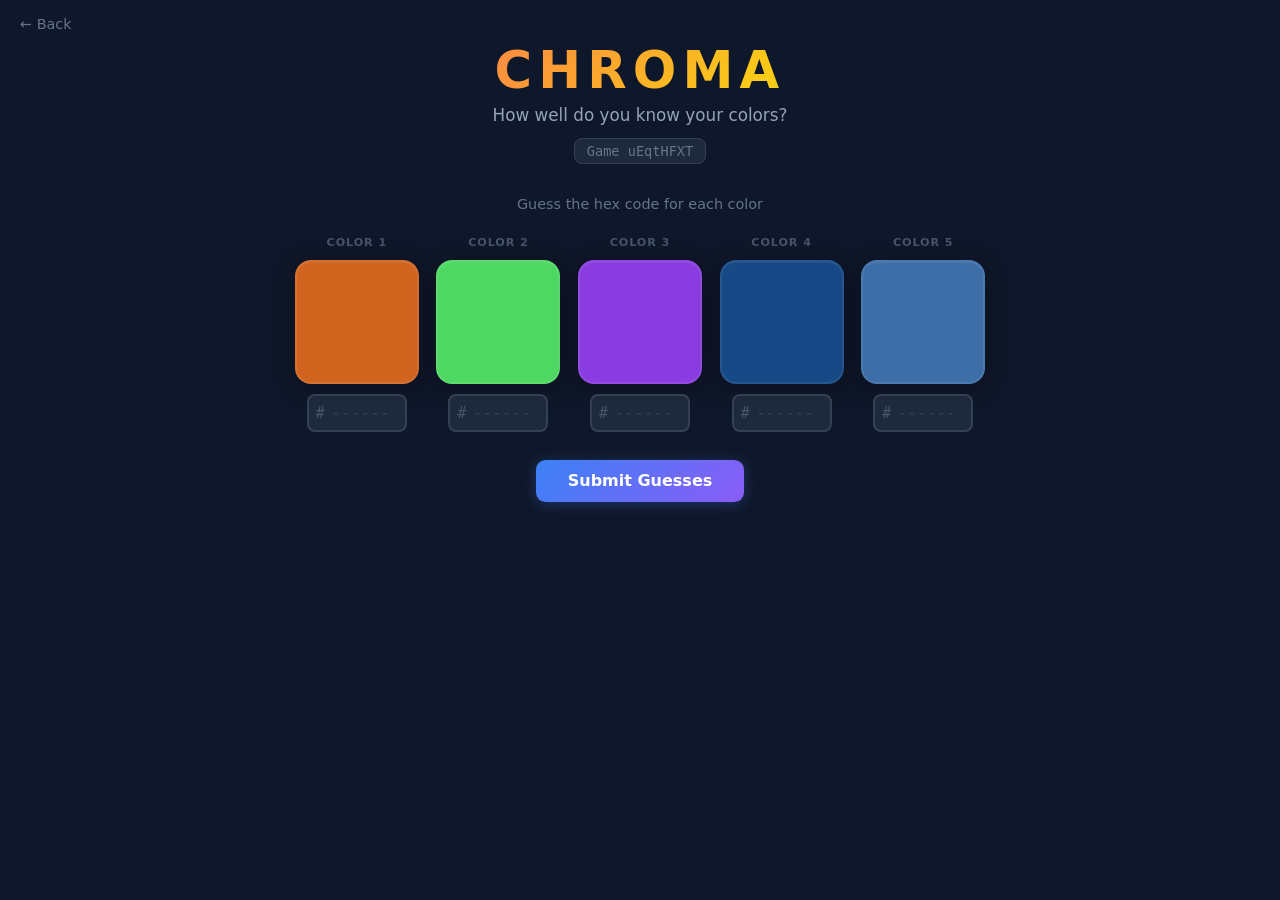
==== chroma/index.html @ cd25000a "Add Chroma color guessing game A shareable SPA where players guess hex RGB codes for 5 color tiles a" ====
<!DOCTYPE html>
<html lang="en">
<head>
  <meta charset="UTF-8">
  <meta name="viewport" content="width=device-width, initial-scale=1.0">
  <title>Chroma — Color Guessing Game</title>
  <style>
    *, *::before, *::after { box-sizing: border-box; margin: 0; padding: 0; }

    body {
      font-family: 'Segoe UI', system-ui, -apple-system, sans-serif;
      background: #0f172a;
      color: #e2e8f0;
      min-height: 100vh;
      display: flex;
      flex-direction: column;
      align-items: center;
      padding: 2.5rem 1rem 4rem;
    }

    .back-link {
      position: fixed;
      top: 1rem;
      left: 1.25rem;
      color: #64748b;
      text-decoration: none;
      font-size: 0.9rem;
      transition: color 0.2s;
      z-index: 10;
    }
    .back-link:hover { color: #e2e8f0; }

    .container {
      max-width: 760px;
      width: 100%;
    }

    header {
      text-align: center;
      margin-bottom: 2rem;
    }

    h1 {
      font-size: 3.2rem;
      font-weight: 800;
      letter-spacing: 0.12em;
      background: linear-gradient(135deg, #f87171, #fb923c, #facc15, #4ade80, #38bdf8, #a78bfa, #f472b6);
      background-size: 200% 200%;
      animation: gradientShift 6s ease infinite;
      -webkit-background-clip: text;
      -webkit-text-fill-color: transparent;
      background-clip: text;
      margin-bottom: 0.3rem;
    }

    @keyframes gradientShift {
      0%, 100% { background-position: 0% 50%; }
      50% { background-position: 100% 50%; }
    }

    .subtitle {
      color: #94a3b8;
      font-size: 1.05rem;
    }

    .game-info {
      display: flex;
      align-items: center;
      justify-content: center;
      gap: 0.5rem;
      margin-top: 0.85rem;
    }

    .game-key {
      display: inline-block;
      padding: 0.25rem 0.75rem;
      background: #1e293b;
      border: 1px solid #334155;
      border-radius: 0.5rem;
      font-family: 'Cascadia Code', 'Fira Code', 'Consolas', monospace;
      font-size: 0.85rem;
      color: #64748b;
    }

    .instructions {
      text-align: center;
      color: #64748b;
      font-size: 0.9rem;
      margin-bottom: 0.5rem;
    }

    /* --- Tiles --- */
    .tiles {
      display: flex;
      gap: 1.1rem;
      justify-content: center;
      flex-wrap: wrap;
      margin: 1.5rem 0 1.75rem;
    }

    .tile {
      display: flex;
      flex-direction: column;
      align-items: center;
      gap: 0.65rem;
      animation: tileIn 0.5s ease backwards;
    }
    .tile:nth-child(1) { animation-delay: 0.05s; }
    .tile:nth-child(2) { animation-delay: 0.12s; }
    .tile:nth-child(3) { animation-delay: 0.19s; }
    .tile:nth-child(4) { animation-delay: 0.26s; }
    .tile:nth-child(5) { animation-delay: 0.33s; }

    @keyframes tileIn {
      from { opacity: 0; transform: translateY(16px) scale(0.95); }
      to { opacity: 1; transform: translateY(0) scale(1); }
    }

    .tile-number {
      font-size: 0.7rem;
      font-weight: 700;
      color: #475569;
      text-transform: uppercase;
      letter-spacing: 0.08em;
    }

    .swatch {
      width: 124px;
      height: 124px;
      border-radius: 1rem;
      border: 2px solid rgba(255,255,255,0.08);
      box-shadow: 0 4px 24px rgba(0,0,0,0.35), inset 0 1px 0 rgba(255,255,255,0.06);
      transition: transform 0.25s cubic-bezier(.4,0,.2,1), box-shadow 0.25s;
      cursor: default;
    }

    .swatch:hover {
      transform: scale(1.06);
      box-shadow: 0 8px 32px rgba(0,0,0,0.45), inset 0 1px 0 rgba(255,255,255,0.08);
    }

    .input-row {
      display: flex;
      align-items: center;
      gap: 0.35rem;
    }

    .input-wrap {
      position: relative;
      display: flex;
      align-items: center;
    }

    .hash-prefix {
      position: absolute;
      left: 0.55rem;
      font-family: 'Cascadia Code', 'Fira Code', 'Consolas', monospace;
      font-size: 0.95rem;
      color: #475569;
      pointer-events: none;
      user-select: none;
    }

    .hex-input {
      width: 100px;
      padding: 0.5rem 0.5rem 0.5rem 1.4rem;
      background: #1e293b;
      border: 2px solid #334155;
      border-radius: 0.5rem;
      color: #e2e8f0;
      font-family: 'Cascadia Code', 'Fira Code', 'Consolas', monospace;
      font-size: 0.95rem;
      outline: none;
      text-transform: uppercase;
      letter-spacing: 0.04em;
      transition: border-color 0.2s, box-shadow 0.2s;
    }

    .hex-input:focus {
      border-color: #60a5fa;
      box-shadow: 0 0 0 3px rgba(96,165,250,0.15);
    }

    .hex-input.invalid {
      border-color: #f87171;
      box-shadow: 0 0 0 3px rgba(248,113,113,0.15);
    }

    .hex-input::placeholder { color: #334155; }

    .hex-input:disabled {
      opacity: 0.5;
      cursor: not-allowed;
    }

    .guess-preview {
      width: 26px;
      height: 26px;
      border-radius: 0.4rem;
      border: 2px solid #334155;
      background: transparent;
      transition: background-color 0.15s, border-color 0.15s;
      flex-shrink: 0;
    }

    .guess-preview.active { border-color: #475569; }

    /* --- Actions --- */
    .actions {
      text-align: center;
      margin: 0.5rem 0 1.5rem;
    }

    button {
      padding: 0.7rem 2rem;
      font-size: 1rem;
      font-weight: 600;
      border: none;
      border-radius: 0.6rem;
      cursor: pointer;
      transition: transform 0.15s, box-shadow 0.15s, opacity 0.15s;
      font-family: inherit;
    }

    button:hover:not(:disabled) { transform: translateY(-1px); }
    button:active:not(:disabled) { transform: translateY(0); }

    .btn-primary {
      background: linear-gradient(135deg, #3b82f6, #8b5cf6);
      color: white;
      box-shadow: 0 2px 14px rgba(59,130,246,0.3);
    }
    .btn-primary:hover:not(:disabled) {
      box-shadow: 0 4px 20px rgba(59,130,246,0.4);
    }
    .btn-primary:disabled {
      opacity: 0.45;
      cursor: not-allowed;
    }

    .btn-secondary {
      background: #1e293b;
      color: #e2e8f0;
      border: 1px solid #334155;
    }
    .btn-secondary:hover { border-color: #60a5fa; }

    .btn-small {
      padding: 0.5rem 1.25rem;
      font-size: 0.9rem;
    }

    /* --- Results --- */
    .results {
      display: none;
    }

    .results.visible {
      display: block;
      animation: fadeIn 0.4s ease;
    }

    .results-header {
      text-align: center;
      margin-bottom: 1.75rem;
    }

    .total-score {
      font-size: 3rem;
      font-weight: 800;
      line-height: 1.1;
    }

    .total-label {
      color: #64748b;
      font-size: 0.95rem;
      margin-top: 0.15rem;
    }

    .rating {
      font-size: 1.15rem;
      margin-top: 0.5rem;
    }

    .result-tiles {
      display: flex;
      gap: 1.1rem;
      justify-content: center;
      flex-wrap: wrap;
    }

    .result-tile {
      display: flex;
      flex-direction: column;
      align-items: center;
      gap: 0.45rem;
      animation: slideUp 0.45s ease backwards;
    }
    .result-tile:nth-child(1) { animation-delay: 0.1s; }
    .result-tile:nth-child(2) { animation-delay: 0.22s; }
    .result-tile:nth-child(3) { animation-delay: 0.34s; }
    .result-tile:nth-child(4) { animation-delay: 0.46s; }
    .result-tile:nth-child(5) { animation-delay: 0.58s; }

    @keyframes slideUp {
      from { opacity: 0; transform: translateY(22px); }
      to { opacity: 1; transform: translateY(0); }
    }

    .comparison {
      display: flex;
      border-radius: 1rem;
      overflow: hidden;
      border: 2px solid rgba(255,255,255,0.08);
      box-shadow: 0 4px 20px rgba(0,0,0,0.3);
    }

    .comp-half {
      width: 60px;
      height: 120px;
      position: relative;
    }

    .comp-label {
      position: absolute;
      bottom: 4px;
      width: 100%;
      text-align: center;
      font-size: 0.55rem;
      font-weight: 600;
      text-transform: uppercase;
      letter-spacing: 0.06em;
      color: rgba(255,255,255,0.7);
      text-shadow: 0 1px 3px rgba(0,0,0,0.5);
    }

    .result-score {
      font-size: 1.5rem;
      font-weight: 800;
    }

    .result-hex {
      font-family: 'Cascadia Code', 'Fira Code', 'Consolas', monospace;
      font-size: 0.78rem;
      color: #64748b;
    }

    .result-guess-hex {
      font-family: 'Cascadia Code', 'Fira Code', 'Consolas', monospace;
      font-size: 0.72rem;
      color: #475569;
    }

    /* Score colors */
    .score-perfect { color: #4ade80; }
    .score-great   { color: #a3e635; }
    .score-good    { color: #facc15; }
    .score-ok      { color: #fb923c; }
    .score-poor    { color: #f87171; }

    /* --- Share --- */
    .share-section {
      display: flex;
      align-items: center;
      justify-content: center;
      gap: 0.75rem;
      margin-top: 2rem;
      flex-wrap: wrap;
    }

    .toast {
      position: fixed;
      bottom: 2rem;
      left: 50%;
      transform: translateX(-50%) translateY(20px);
      background: #1e293b;
      color: #4ade80;
      border: 1px solid #334155;
      padding: 0.6rem 1.25rem;
      border-radius: 0.6rem;
      font-size: 0.9rem;
      opacity: 0;
      pointer-events: none;
      transition: opacity 0.3s, transform 0.3s;
      z-index: 100;
    }
    .toast.show {
      opacity: 1;
      transform: translateX(-50%) translateY(0);
    }

    @keyframes fadeIn {
      from { opacity: 0; }
      to { opacity: 1; }
    }

    /* --- Responsive --- */
    @media (max-width: 680px) {
      h1 { font-size: 2.5rem; }
      .swatch { width: 100px; height: 100px; }
      .comp-half { width: 50px; height: 100px; }
      .tiles, .result-tiles { gap: 0.8rem; }
    }

    @media (max-width: 480px) {
      body { padding: 2rem 0.75rem 3rem; }
      h1 { font-size: 2rem; letter-spacing: 0.08em; }
      .swatch { width: 80px; height: 80px; border-radius: 0.75rem; }
      .comp-half { width: 40px; height: 80px; }
      .comparison { border-radius: 0.75rem; }
      .hex-input { width: 88px; font-size: 0.85rem; padding-left: 1.2rem; }
      .hash-prefix { font-size: 0.85rem; left: 0.45rem; }
      .guess-preview { width: 22px; height: 22px; }
      .tiles, .result-tiles { gap: 0.6rem; }
      .result-score { font-size: 1.25rem; }
      .total-score { font-size: 2.4rem; }
    }
  </style>
</head>
<body>
  <a class="back-link" href="../">← Back</a>

  <div class="container">
    <header>
      <h1>CHROMA</h1>
      <p class="subtitle">How well do you know your colors?</p>
      <div class="game-info">
        <span class="game-key">Game <span id="game-key"></span></span>
      </div>
    </header>

    <p class="instructions">Guess the hex code for each color</p>

    <div class="tiles" id="tiles"></div>

    <div class="actions" id="actions">
      <button class="btn-primary" id="submit-btn">Submit Guesses</button>
    </div>

    <div class="results" id="results">
      <div class="results-header">
        <div class="total-score" id="total-score"></div>
        <div class="total-label">out of 50</div>
        <div class="rating" id="rating"></div>
      </div>
      <div class="result-tiles" id="result-tiles"></div>
      <div class="share-section">
        <button class="btn-primary btn-small" id="share-btn">📋 Copy Results</button>
        <button class="btn-secondary btn-small" id="retry-btn">🔄 Retry</button>
        <button class="btn-secondary btn-small" id="new-btn">🎲 New Game</button>
      </div>
    </div>
  </div>

  <div class="toast" id="toast"></div>

  <script>
    /* ===== Seeded PRNG (Mulberry32) ===== */
    function mulberry32(seed) {
      return function() {
        seed |= 0;
        seed = seed + 0x6D2B79F5 | 0;
        let t = Math.imul(seed ^ seed >>> 15, 1 | seed);
        t = t + Math.imul(t ^ t >>> 7, 61 | t) ^ t;
        return ((t ^ t >>> 14) >>> 0) / 4294967296;
      };
    }

    /* ===== FNV-1a hash ===== */
    function fnv1a(str) {
      let h = 0x811c9dc5;
      for (let i = 0; i < str.length; i++) {
        h ^= str.charCodeAt(i);
        h = Math.imul(h, 0x01000193);
      }
      return h >>> 0;
    }

    /* ===== Color generation from key ===== */
    const S = [99,104,82,48,109,52,95,112,82,49,115,109,95,118,50]
              .map(c => String.fromCharCode(c)).join('');

    function generateColors(key) {
      const seed = fnv1a(S + ':' + key + ':' + S);
      const rng = mulberry32(seed);
      const colors = [];
      for (let i = 0; i < 5; i++) {
        colors.push([
          Math.floor(rng() * 256),
          Math.floor(rng() * 256),
          Math.floor(rng() * 256)
        ]);
      }
      return colors;
    }

    /* ===== Helpers ===== */
    function rgbToHex(r, g, b) {
      return '#' + [r, g, b].map(c => c.toString(16).padStart(2, '0')).join('').toUpperCase();
    }

    function parseHex(hex) {
      hex = hex.trim().replace(/^#/, '');
      if (hex.length === 3) hex = hex[0]+hex[0]+hex[1]+hex[1]+hex[2]+hex[2];
      if (!/^[0-9a-fA-F]{6}$/.test(hex)) return null;
      return [
        parseInt(hex.substring(0, 2), 16),
        parseInt(hex.substring(2, 4), 16),
        parseInt(hex.substring(4, 6), 16)
      ];
    }

    function scoreGuess(actual, guess) {
      const dr = actual[0] - guess[0];
      const dg = actual[1] - guess[1];
      const db = actual[2] - guess[2];
      const dist = Math.sqrt(dr * dr + dg * dg + db * db);
      const maxDist = Math.sqrt(255 * 255 * 3); // ~441.67
      return Math.round(10 * (1 - dist / maxDist) * 10) / 10;
    }

    function scoreClass(s) {
      if (s >= 9.5) return 'score-perfect';
      if (s >= 8)   return 'score-great';
      if (s >= 6)   return 'score-good';
      if (s >= 4)   return 'score-ok';
      return 'score-poor';
    }

    function getRating(total) {
      if (total >= 48) return '🏆 Chromatic Genius!';
      if (total >= 44) return '🎨 Color Master';
      if (total >= 38) return '👁️ Sharp Eye';
      if (total >= 30) return '🌈 Getting There';
      if (total >= 20) return '🎯 Keep Practicing';
      return '🔍 Color Curious';
    }

    function randomKey() {
      const c = 'ABCDEFGHJKMNPQRSTUVWXYZabcdefghjkmnpqrstuvwxyz23456789';
      let r = '';
      for (let i = 0; i < 8; i++) r += c[Math.floor(Math.random() * c.length)];
      return r;
    }

    function showToast(msg) {
      const el = document.getElementById('toast');
      el.textContent = msg;
      el.classList.add('show');
      clearTimeout(el._timer);
      el._timer = setTimeout(() => el.classList.remove('show'), 2200);
    }

    /* ===== Init ===== */
    const params = new URLSearchParams(window.location.search);
    let gameKey = params.get('key');
    if (!gameKey) {
      gameKey = randomKey();
      window.location.replace('?key=' + gameKey);
    }

    const colors = generateColors(gameKey);
    document.getElementById('game-key').textContent = gameKey;

    /* Build tile UI */
    const tilesEl = document.getElementById('tiles');
    const inputs = [];

    colors.forEach((_, i) => {
      const tile = document.createElement('div');
      tile.className = 'tile';

      const num = document.createElement('div');
      num.className = 'tile-number';
      num.textContent = 'Color ' + (i + 1);

      const swatch = document.createElement('div');
      swatch.className = 'swatch';
      swatch.dataset.idx = i;

      const inputRow = document.createElement('div');
      inputRow.className = 'input-row';

      const inputWrap = document.createElement('div');
      inputWrap.className = 'input-wrap';

      const hash = document.createElement('span');
      hash.className = 'hash-prefix';
      hash.textContent = '#';

      const input = document.createElement('input');
      input.type = 'text';
      input.className = 'hex-input';
      input.placeholder = '------';
      input.maxLength = 6;
      input.spellcheck = false;
      input.autocomplete = 'off';
      input.dataset.idx = i;

      input.addEventListener('input', () => {
        let v = input.value.replace(/[^0-9a-fA-F]/g, '').substring(0, 6);
        input.value = v.toUpperCase();
        input.classList.remove('invalid');
        if (v.length === 6 && i < 4) {
          inputs[i + 1].focus();
        }
      });

      input.addEventListener('keydown', (e) => {
        if (e.key === 'Enter') {
          e.preventDefault();
          if (i < 4) {
            inputs[i + 1].focus();
          } else {
            submitGuesses();
          }
        }
      });

      inputs.push(input);

      inputWrap.appendChild(hash);
      inputWrap.appendChild(input);
      inputRow.appendChild(inputWrap);
      tile.appendChild(num);
      tile.appendChild(swatch);
      tile.appendChild(inputRow);
      tilesEl.appendChild(tile);
    });

    /* Set swatch colors via JS (not in source HTML) */
    requestAnimationFrame(() => {
      const swatches = document.querySelectorAll('.swatch');
      swatches.forEach((sw) => {
        const idx = parseInt(sw.dataset.idx);
        const [r, g, b] = colors[idx];
        sw.style.backgroundColor = 'rgb(' + r + ',' + g + ',' + b + ')';
      });
    });

    /* ===== Scoring ===== */
    let scores = null;

    function submitGuesses() {
      if (scores) return;
      const guesses = [];
      let allValid = true;

      for (let i = 0; i < 5; i++) {
        const input = inputs[i];
        const rgb = parseHex(input.value);
        if (!rgb) {
          input.classList.add('invalid');
          allValid = false;
        } else {
          input.classList.remove('invalid');
          guesses.push(rgb);
        }
      }

      if (!allValid) {
        showToast('⚠️ Enter a valid 6-digit hex for each color');
        return;
      }

      scores = guesses.map((g, i) => scoreGuess(colors[i], g));
      const total = Math.round(scores.reduce((a, b) => a + b, 0) * 10) / 10;

      document.getElementById('actions').style.display = 'none';
      inputs.forEach(el => el.disabled = true);

      /* Build result tiles */
      const resultTiles = document.getElementById('result-tiles');
      resultTiles.innerHTML = '';

      scores.forEach((s, i) => {
        const guess = parseHex(inputs[i].value);
        const rt = document.createElement('div');
        rt.className = 'result-tile';

        const comp = document.createElement('div');
        comp.className = 'comparison';

        const actualHalf = document.createElement('div');
        actualHalf.className = 'comp-half';
        actualHalf.style.backgroundColor = rgbToHex(...colors[i]);
        const aLabel = document.createElement('div');
        aLabel.className = 'comp-label';
        aLabel.textContent = 'actual';
        actualHalf.appendChild(aLabel);

        const guessHalf = document.createElement('div');
        guessHalf.className = 'comp-half';
        guessHalf.style.backgroundColor = rgbToHex(...guess);
        const gLabel = document.createElement('div');
        gLabel.className = 'comp-label';
        gLabel.textContent = 'yours';
        guessHalf.appendChild(gLabel);

        comp.appendChild(actualHalf);
        comp.appendChild(guessHalf);

        const sc = document.createElement('div');
        sc.className = 'result-score ' + scoreClass(s);
        sc.textContent = s.toFixed(1);

        const hexLbl = document.createElement('div');
        hexLbl.className = 'result-hex';
        hexLbl.textContent = rgbToHex(...colors[i]);

        const guessLbl = document.createElement('div');
        guessLbl.className = 'result-guess-hex';
        guessLbl.textContent = 'You: ' + rgbToHex(...guess);

        rt.appendChild(comp);
        rt.appendChild(sc);
        rt.appendChild(hexLbl);
        rt.appendChild(guessLbl);
        resultTiles.appendChild(rt);
      });

      const totalEl = document.getElementById('total-score');
      totalEl.className = 'total-score ' + scoreClass(total / 5);

      /* Animate score counter */
      let current = 0;
      const step = total / 40;
      const counter = setInterval(() => {
        current = Math.min(current + step, total);
        totalEl.textContent = current.toFixed(1);
        if (current >= total) clearInterval(counter);
      }, 20);

      document.getElementById('rating').textContent = getRating(total);
      document.getElementById('results').classList.add('visible');
    }

    /* ===== Share / New Game ===== */
    function shareResults() {
      if (!scores) return;
      const total = Math.round(scores.reduce((a, b) => a + b, 0) * 10) / 10;
      const blocks = scores.map(s => {
        if (s >= 9)  return '🟩';
        if (s >= 7)  return '🟨';
        if (s >= 5)  return '🟧';
        return '🟥';
      }).join('');
      const text = '\u{1F3A8} Chroma \u2014 ' + total.toFixed(1) + '/50\n' +
                   blocks + '\n' +
                   window.location.href;
      navigator.clipboard.writeText(text).then(
        () => showToast('✅ Copied to clipboard!'),
        () => showToast('❌ Could not copy')
      );
    }

    function retryGame() {
      window.location.href = '?key=' + gameKey;
    }

    function newGame() {
      window.location.href = '?key=' + randomKey();
    }

    /* Wire up buttons */
    document.getElementById('submit-btn').addEventListener('click', submitGuesses);
    document.getElementById('share-btn').addEventListener('click', shareResults);
    document.getElementById('retry-btn').addEventListener('click', retryGame);
    document.getElementById('new-btn').addEventListener('click', newGame);
  </script>
</body>
</html>
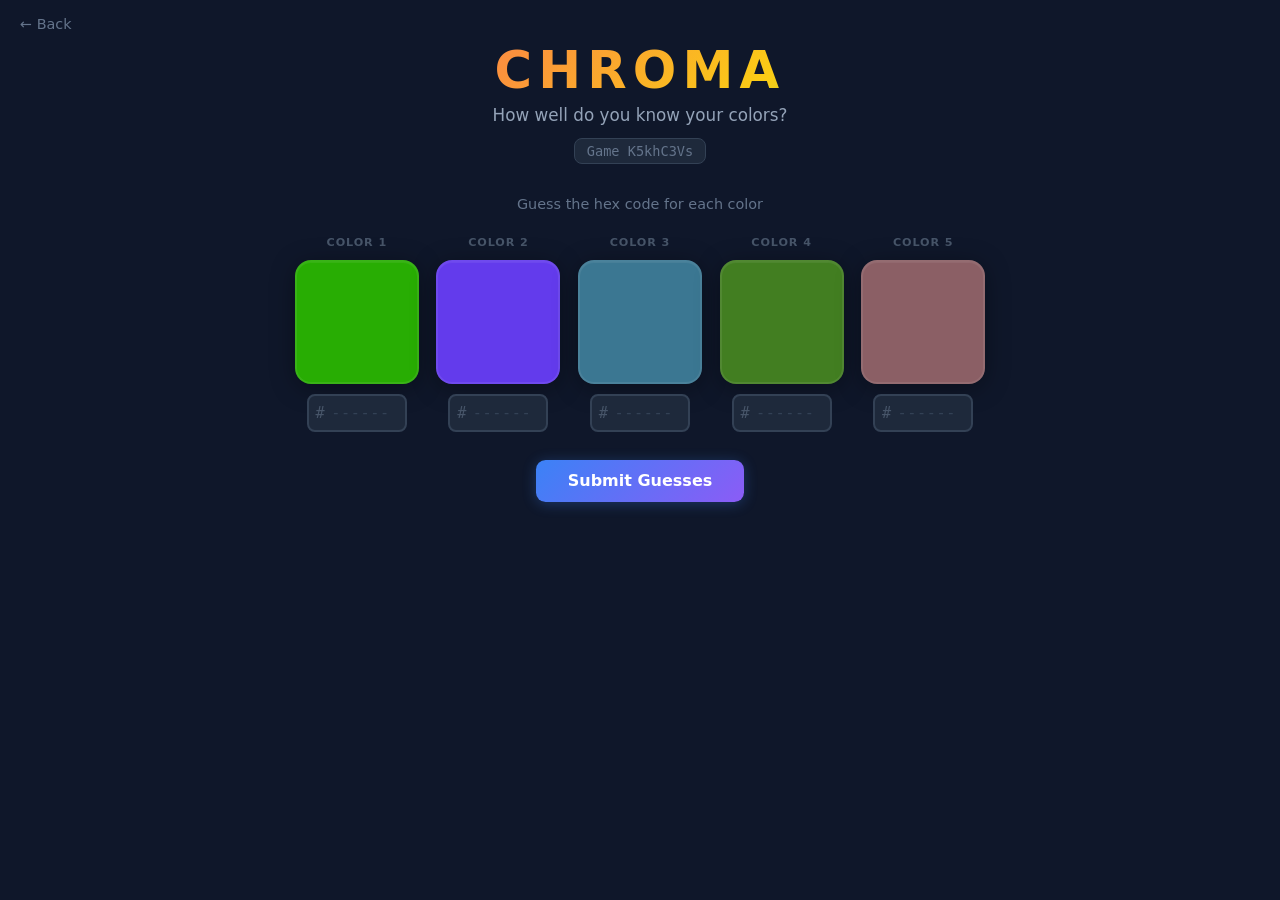
==== commit d11ef343: "Replace Euclidean RGB scoring with multiplicative LCHA algorithm Ship the tuned Mult LCHA scoring al" ====
--- a/chroma/index.html
+++ b/chroma/index.html
@@ -510,13 +510,51 @@
       ];
     }
 
+    // sRGB → linear
+    function srgbToLinear(c) {
+      c /= 255;
+      return c <= 0.04045 ? c / 12.92 : Math.pow((c + 0.055) / 1.055, 2.4);
+    }
+
+    // RGB → XYZ (D65)
+    function rgbToXyz(rgb) {
+      const r = srgbToLinear(rgb[0]), g = srgbToLinear(rgb[1]), b = srgbToLinear(rgb[2]);
+      return [
+        0.4124564 * r + 0.3575761 * g + 0.1804375 * b,
+        0.2126729 * r + 0.7151522 * g + 0.0721750 * b,
+        0.0193339 * r + 0.1191920 * g + 0.9503041 * b
+      ];
+    }
+
+    // XYZ → CIELAB
+    function xyzToLab(xyz) {
+      const Xn = 0.95047, Yn = 1.00000, Zn = 1.08883;
+      const f = t => t > 0.008856 ? Math.cbrt(t) : (903.3 * t + 16) / 116;
+      const fx = f(xyz[0] / Xn), fy = f(xyz[1] / Yn), fz = f(xyz[2] / Zn);
+      return [116 * fy - 16, 500 * (fx - fy), 200 * (fy - fz)];
+    }
+
+    function rgbToLab(rgb) { return xyzToLab(rgbToXyz(rgb)); }
+
+    // Multiplicative LCHA scoring — hue angle based, achromatic-aware
     function scoreGuess(actual, guess) {
-      const dr = actual[0] - guess[0];
-      const dg = actual[1] - guess[1];
-      const db = actual[2] - guess[2];
-      const dist = Math.sqrt(dr * dr + dg * dg + db * db);
-      const maxDist = Math.sqrt(255 * 255 * 3); // ~441.67
-      return Math.round(10 * (1 - dist / maxDist) * 10) / 10;
+      const Lmax = 65, Cmax = 90, HmaxDeg = 80, Amax = 65, achromThresh = 10, pH = 1.5;
+      const lab1 = rgbToLab(actual), lab2 = rgbToLab(guess);
+      const dL = Math.abs(lab1[0] - lab2[0]);
+      const C1 = Math.sqrt(lab1[1] * lab1[1] + lab1[2] * lab1[2]);
+      const C2 = Math.sqrt(lab2[1] * lab2[1] + lab2[2] * lab2[2]);
+      const dC = Math.abs(C1 - C2);
+      const h1 = Math.atan2(lab1[2], lab1[1]) * 180 / Math.PI;
+      const h2 = Math.atan2(lab2[2], lab2[1]) * 180 / Math.PI;
+      let dHue = Math.abs(h1 - h2);
+      if (dHue > 180) dHue = 360 - dHue;
+      const achrom = Math.max(Math.max(0, 1 - C1 / achromThresh), Math.max(0, 1 - C2 / achromThresh));
+      const achromDist = Math.max(C1, C2) * achrom;
+      const sL = Math.max(0, 1 - (dL / Lmax) * (dL / Lmax));
+      const sC = Math.max(0, 1 - (dC / Cmax) * (dC / Cmax));
+      const sH = Math.max(0, 1 - Math.pow(dHue / HmaxDeg, pH));
+      const sA = Math.max(0, 1 - (achromDist / Amax) * (achromDist / Amax));
+      return Math.round(sL * sC * sH * sA * 100) / 10;
     }
 
     function scoreClass(s) {
@@ -528,12 +566,26 @@
     }
 
     function getRating(total) {
-      if (total >= 48) return '🏆 Chromatic Genius!';
-      if (total >= 44) return '🎨 Color Master';
-      if (total >= 38) return '👁️ Sharp Eye';
-      if (total >= 30) return '🌈 Getting There';
-      if (total >= 20) return '🎯 Keep Practicing';
-      return '🔍 Color Curious';
+      if (total >= 49) return '🏆 You have an eyedropper tool in your brain';
+      if (total >= 47) return '👁️‍🗨️ The hex whisperer';
+      if (total >= 45) return '🧬 Color is literally in your DNA';
+      if (total >= 43) return '🎨 Bob Ross would be proud';
+      if (total >= 41) return '🔬 Your cones are overclocked';
+      if (total >= 39) return '🌈 You see colors that don\'t exist yet';
+      if (total >= 37) return '🧙 Wizard of #0z';
+      if (total >= 35) return '💅 Pantone called — they want to hire you';
+      if (total >= 33) return '🎯 Not bad, not bad at all';
+      if (total >= 31) return '👀 Your eyes are showing promise';
+      if (total >= 29) return '🤏 So close yet so far';
+      if (total >= 26) return '🫣 A for effort, C for chromaticity';
+      if (total >= 23) return '🎰 Were you guessing randomly? Be honest';
+      if (total >= 20) return '🫠 The colors are merely a suggestion to you';
+      if (total >= 16) return '🧑‍🎨 Art school might offer a refund';
+      if (total >= 12) return '🐕 You may be a golden retriever';
+      if (total >= 8)  return '🥔 You have the color sense of a potato';
+      if (total >= 5)  return '😎 Have you tried taking the sunglasses off?';
+      if (total >= 2)  return '👨‍⚕️ Have you checked with your eye doctor recently?';
+      return '🏳️ You just typed random hex codes, didn\'t you';
     }
 
     function randomKey() {
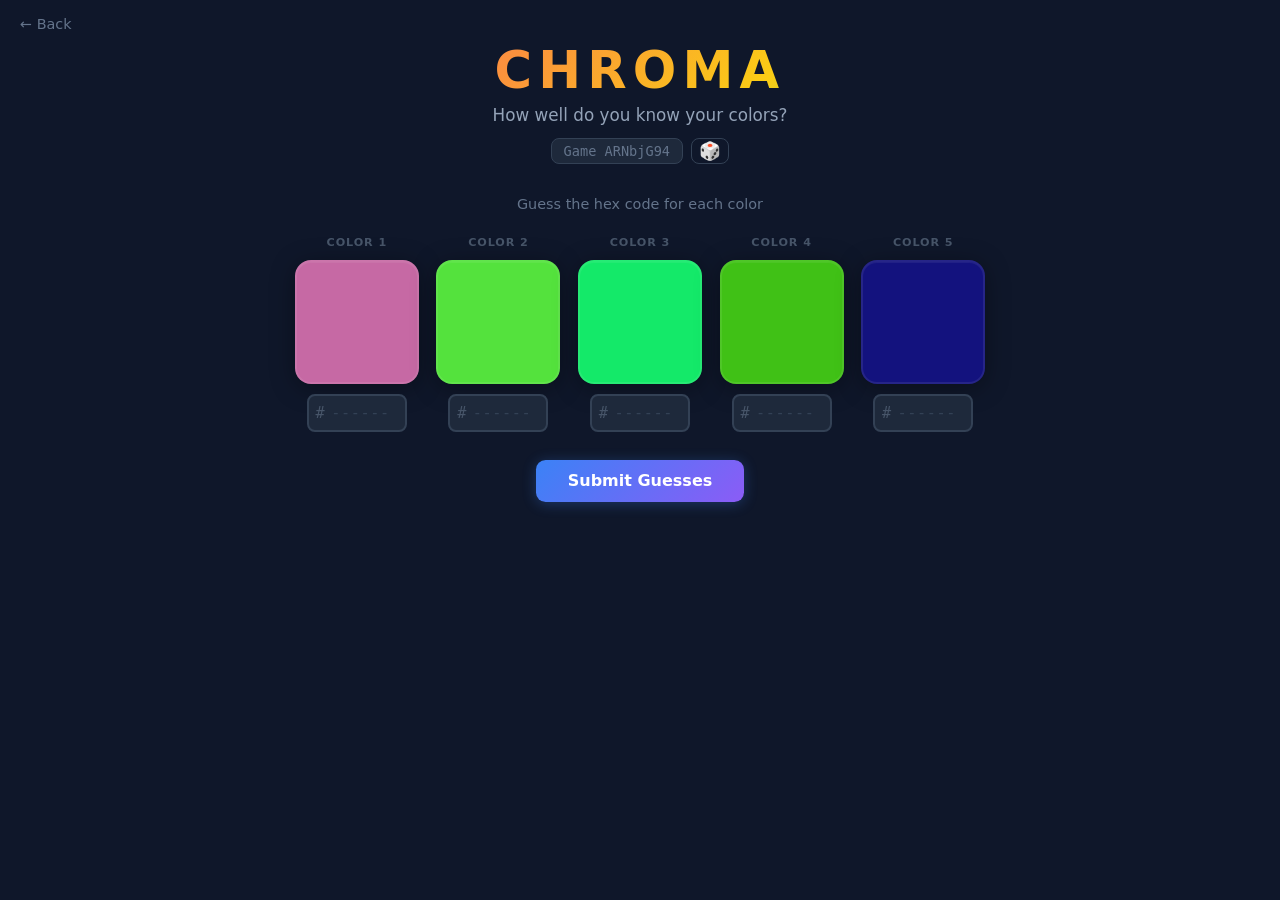
==== commit 283ccb8f: "Add dice button next to game key for quick new game Adds a 🎲 button in the header next to the game I" ====
--- a/chroma/index.html
+++ b/chroma/index.html
@@ -80,6 +80,24 @@
       font-family: 'Cascadia Code', 'Fira Code', 'Consolas', monospace;
       font-size: 0.85rem;
       color: #64748b;
+    }
+
+    .randomize-btn {
+      background: none;
+      border: 1px solid #334155;
+      border-radius: 0.5rem;
+      padding: 0.2rem 0.45rem;
+      font-size: 1.1rem;
+      cursor: pointer;
+      color: #64748b;
+      transition: color 0.2s, border-color 0.2s, transform 0.2s;
+      line-height: 1;
+      position: relative;
+    }
+    .randomize-btn:hover {
+      color: #e2e8f0;
+      border-color: #64748b;
+      transform: rotate(90deg);
     }
 
     .instructions {
@@ -426,6 +444,7 @@
       <p class="subtitle">How well do you know your colors?</p>
       <div class="game-info">
         <span class="game-key">Game <span id="game-key"></span></span>
+        <button class="randomize-btn" id="randomize-btn" title="New random game">🎲</button>
       </div>
     </header>
 
@@ -819,6 +838,7 @@
     document.getElementById('share-btn').addEventListener('click', shareResults);
     document.getElementById('retry-btn').addEventListener('click', retryGame);
     document.getElementById('new-btn').addEventListener('click', newGame);
+    document.getElementById('randomize-btn').addEventListener('click', newGame);
   </script>
 </body>
 </html>
